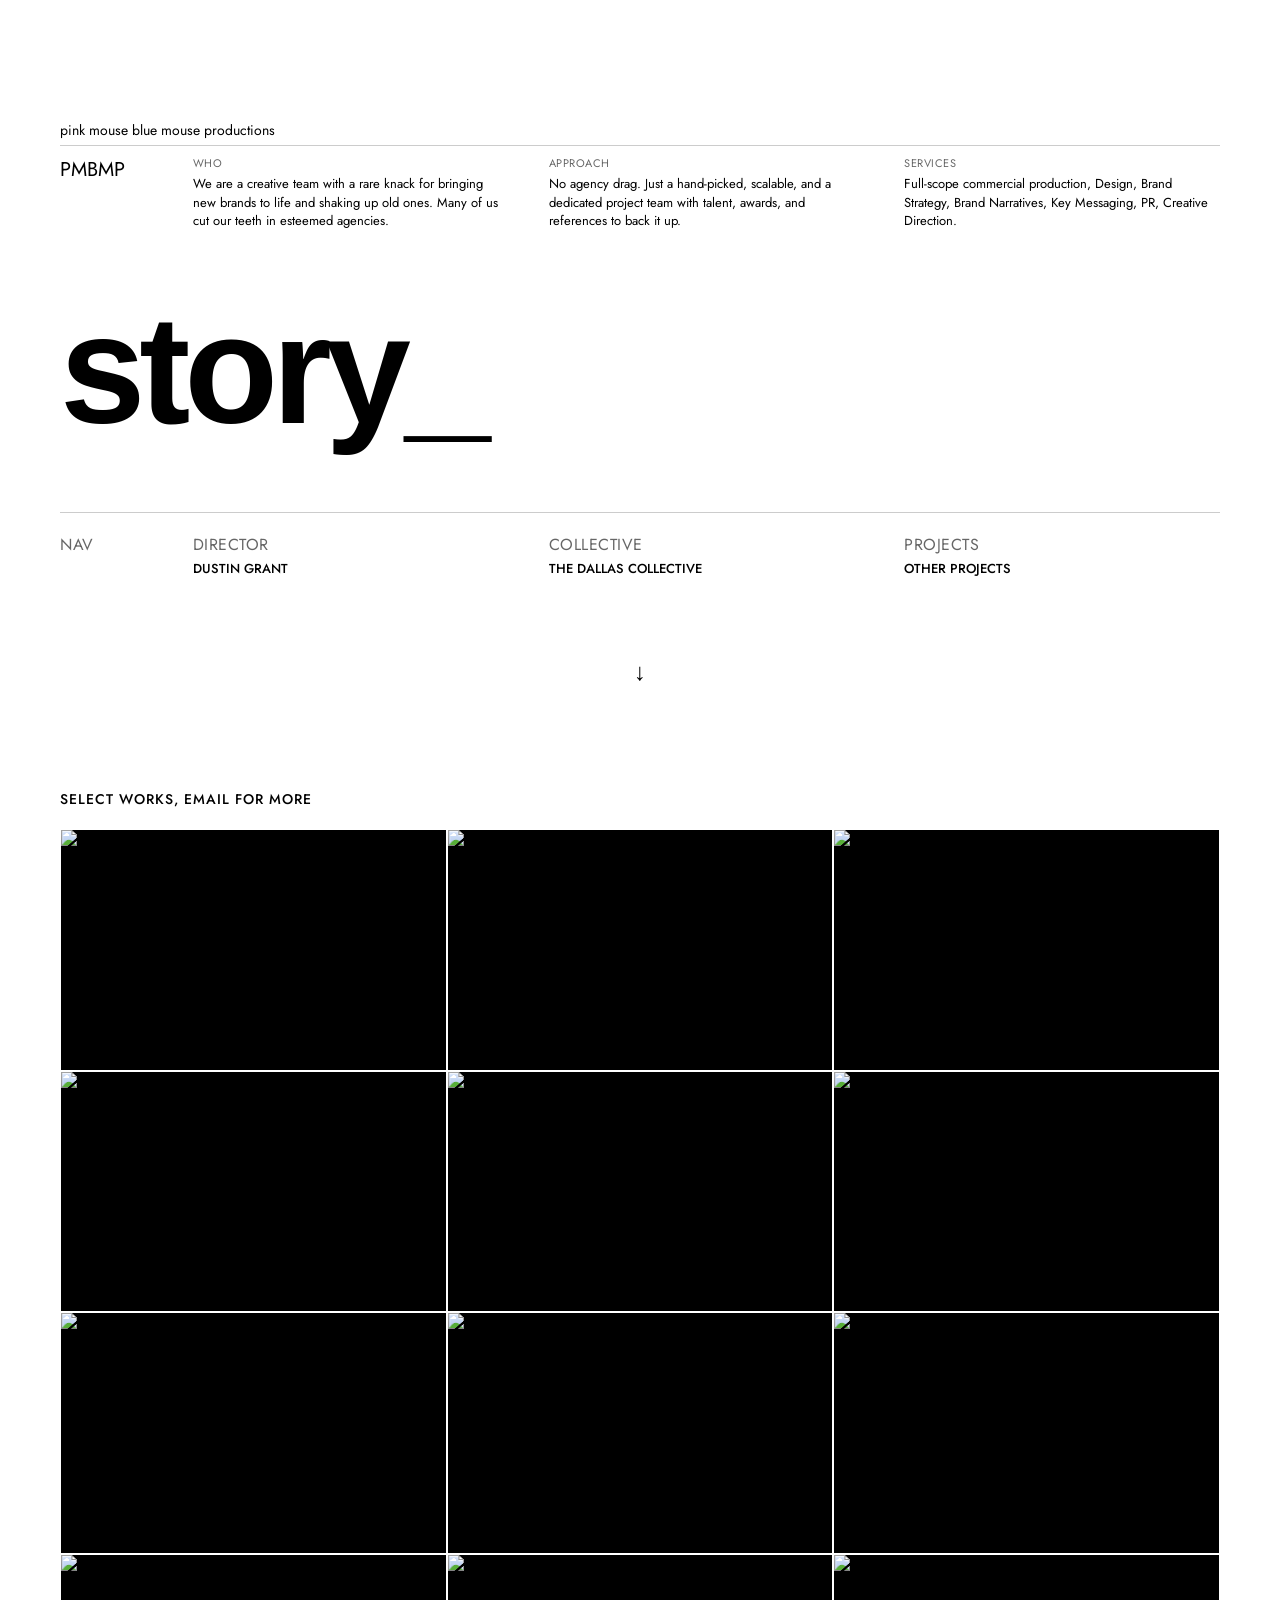
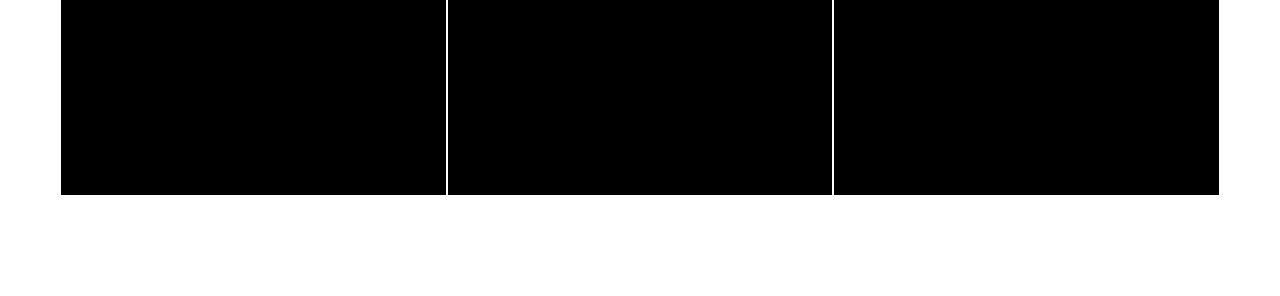
==== index.html @ 49602d03 "Initial commit" ====
<!DOCTYPE html>
<html lang="en">

<head>
    <meta charset="UTF-8">
    <meta name="viewport" content="width=device-width, initial-scale=1.0">
    <title>PMBMP | Production House</title>
    <link rel="stylesheet" href="pmbmp_grid.css">
    <link rel="preconnect" href="https://fonts.googleapis.com">
    <link rel="preconnect" href="https://fonts.gstatic.com" crossorigin>
    <link href="https://fonts.googleapis.com/css2?family=Jost:wght@300;400;500;600&family=VT323&display=swap"
        rel="stylesheet">
</head>

<body>


    <div class="pmbmp-container">


        <!-- 4-Box Grid - Right Side -->
        <div class="content-window">
            <!-- Header Content -->
            <!-- T For Troels Style Layout -->
            <div class="troels-layout">
                <!-- Super Header -->
                <div class="troels-super-header">pink mouse blue mouse productions</div>

                <!-- Top Info Bar - Navigation -->
                <div class="troels-top-bar">
                    <div class="col-label">PMBMP</div>

                    <div class="col-intro">
                        <span class="label">WHO</span>
                        <p>We are a creative team with a rare knack for bringing new brands to life and shaking up old
                            ones. Many of us cut our teeth in esteemed agencies.</p>
                    </div>

                    <div class="col-contact">
                        <span class="label">APPROACH</span>
                        <p>No agency drag. Just a hand-picked, scalable, and a dedicated project team with talent,
                            awards, and references to back it up.</p>
                    </div>

                    <div class="col-details">
                        <span class="label">SERVICES</span>
                        <p>Full-scope commercial production, Design, Brand Strategy, Brand Narratives, Key Messaging,
                            PR, Creative Direction.</p>
                    </div>
                </div>

                <!-- Main Hero Heading -->
                <h1 class="troels-hero-heading" id="hero-type"></h1>

                <!-- Bottom Details Grid -->
                <div class="troels-bottom-grid">
                    <div class="col-bio-label"><span class="label">NAV</span></div>

                    <div class="col-bio-1">
                        <span class="label">DIRECTOR</span>
                        <p><a href="dustin_grant.html"
                                style="text-decoration: none; color: inherit; font-weight: 500;">DUSTIN GRANT</a></p>
                    </div>

                    <div class="col-bio-2">
                        <span class="label">COLLECTIVE</span>
                        <p><a href="dallas_creative.html"
                                style="text-decoration: none; color: inherit; font-weight: 500;">THE DALLAS
                                COLLECTIVE</a></p>
                    </div>



                    <div class="col-services-list">
                        <span class="label">PROJECTS</span>
                        <p><a href="other_projects.html"
                                style="text-decoration: none; color: inherit; font-weight: 500;">OTHER PROJECTS</a></p>
                    </div>
                </div>
            </div>

            <div class="scroll-down-wrapper">
                <div class="scroll-arrow">↓</div>
            </div>

            <main class="grid-container">
                <!-- Existing empty grid container or keeping it for spacer -->
            </main>

            <!-- New Scrollable Video Grid Section -->
            <section class="video-grid-section">
                <!-- Header kept as per existing, but can be removed if strictly following reference -->
                <div class="video-section-header">Select works, email for more</div>

                <!-- 12 Grid Items -->
                <div class="video-item">
                    <img src="assets/spacex_1.png" alt="SpaceX">
                    <div class="video-overlay"></div>
                    <div class="video-title">SPACEX</div>
                </div>
                <div class="video-item">
                    <img src="assets/waves_trees_4.jpg" alt="Waves & Trees">
                    <div class="video-overlay"></div>
                    <div class="video-title">WAVES & TREES</div>
                </div>
                <div class="video-item">
                    <img src="assets/kpmg_1.png" alt="KPMG - Back 2 Basics">
                    <div class="video-overlay"></div>
                    <div class="video-title">KPMG - BACK 2 BASICS</div>
                </div>
                <div class="video-item">
                    <img src="assets/santas_club_1.png" alt="Santa's Club">
                    <div class="video-overlay"></div>
                    <div class="video-title">SANTA'S CLUB</div>
                </div>
                <div class="video-item">
                    <img src="assets/nokian_1.png" alt="Nokian Tyres">
                    <div class="video-overlay"></div>
                    <div class="video-title">NOKIAN TYRES</div>
                </div>
                <div class="video-item">
                    <img src="assets/wilderness_quiet_1.png" alt="The Wilderness Quiet">
                    <div class="video-overlay"></div>
                    <div class="video-title">THE WILDERNESS QUIET</div>
                </div>
                <div class="video-item">
                    <img src="assets/toyota_nape_1.png" alt="Toyota - Make The Future">
                    <div class="video-overlay"></div>
                    <div class="video-title">TOYOTA - MAKE THE FUTURE</div>
                </div>
                <div class="video-item">
                    <img src="assets/best_range_hoods_thumb.png" alt="Best Range Hoods">
                    <div class="video-overlay"></div>
                    <div class="video-title">BEST RANGE HOODS</div>
                </div>
                <div class="video-item">
                    <img src="assets/la_pietra_thumb.jpg" alt="La Pietra">
                    <div class="video-overlay"></div>
                    <div class="video-title">LA PIETRA</div>
                </div>
                <div class="video-item">
                    <img src="assets/the_other_side_poster.png" alt="The Other Side"
                        style="object-position: center 75%;">
                    <div class="video-overlay"></div>
                    <div class="video-title">THE OTHER SIDE</div>
                </div>
                <div class="video-item">
                    <img src="assets/four_corners_thumb.png" alt="Four Corners - Local Buzz">
                    <div class="video-overlay"></div>
                    <div class="video-title">FOUR CORNERS - LOCAL BUZZ</div>
                </div>
                <div class="video-item">
                    <img src="assets/shadows_thumb.png" alt="Shadows Make for Neat Party Tricks">
                    <div class="video-overlay"></div>
                    <div class="video-title">SHADOWS MAKE FOR NEAT PARTY TRICKS</div>
                </div>
            </section>
        </div>


        <!-- Project Detail Modal -->
        <div id="project-modal" class="project-modal">
            <button class="modal-close" onclick="closeProjectModal()" aria-label="Close">&times;</button>

            <!-- Scrollable Content Wrapper -->
            <div class="modal-scroll-wrapper">
                <div class="modal-content">
                    <!-- Project Details Section -->
                    <div class="project-details">
                        <h2 id="modal-project-title" class="modal-project-title"></h2>
                        <div id="modal-project-credits" class="modal-credits"></div>
                    </div>

                    <!-- Video Player Section -->
                    <div class="video-player-container">
                        <div id="modal-video-player" class="video-player"></div>
                    </div>

                    <!-- Stills Section -->
                    <div class="project-stills-section">

                        <div id="modal-project-stills" class="stills-grid">
                            <!-- Stills will be dynamically inserted here -->
                        </div>
                    </div>
                </div>
            </div>

            <!-- Navigation Arrows -->
            <button class="modal-nav modal-nav-prev" onclick="navigateProject(-1)" aria-label="Previous Project">
                <span>←</span>
            </button>
            <button class="modal-nav modal-nav-next" onclick="navigateProject(1)" aria-label="Next Project">
                <span>→</span>
            </button>
        </div>

        <script src="pmbmp.js"></script>
</body>

</html>
---- pmbmp_grid.css ----
/* PMBMP Grid Layout - Minimal 4-Box Design */

* {
    margin: 0;
    padding: 0;
    box-sizing: border-box;
}

body {
    font-family: 'Jost', -apple-system, BlinkMacSystemFont, 'Segoe UI', sans-serif;
    background-color: #ffffff;
    background-image: linear-gradient(rgba(255, 255, 255, 0.75), rgba(255, 255, 255, 0.75)), url('assets/background_main.jpg');
    background-size: cover;
    background-position: center;
    background-attachment: fixed;
    color: #000000;
    overflow-x: hidden;
    /* Prevent horizontal scroll */
    overflow-y: auto;
    /* Allow vertical scroll */
    min-height: 100vh;
    position: relative;
}

/* ... skipped ... */

/* Main Container */
.pmbmp-container {
    display: flex;
    width: 100vw;
    min-height: 100vh;
    /* Allow growth */
    height: auto;
    position: relative;
}

/* Removed Pink Background */
body::before {
    display: none;
}

/* Remove body::after angular shape */
body::after {
    display: none;
}

/* Remove pmbmp-container::before angular shape */
.pmbmp-container::before {
    display: none;
}

/* Remove logo-strip::before */
.logo-strip::before {
    display: none;
}

/* Grain Texture Overlay - kept but subtle on white */
body::after {
    content: '';
    position: fixed;
    top: 0;
    left: 0;
    width: 100%;
    height: 100%;
    z-index: -1;
    background-image: url("data:image/svg+xml,%3Csvg viewBox='0 0 400 400' xmlns='http://www.w3.org/2000/svg'%3E%3Cfilter id='noise'%3E%3CfeTurbulence type='fractalNoise' baseFrequency='0.9' numOctaves='4' /%3E%3C/filter%3E%3Crect width='100%25' height='100%25' filter='url(%23noise)' opacity='0.08'/%3E%3C/svg%3E");
    opacity: 0.2;
    /* Reduced opacity for white bg */
    pointer-events: none;
}

/* Page Transition Overlay - Removed by user request */


/* Main Container */
.pmbmp-container {
    display: flex;
    width: 100vw;
    height: 100vh;
    position: relative;
}

/* Content Window for Grid - Aligns to Bottom */
/* Content Window for Grid */
.content-window {
    width: 100%;
    display: flex;
    flex-direction: column;
    justify-content: flex-start;
    /* Changed from flex-end to allow scrolling flow */
    padding: 120px 60px 60px 60px;
    /* Increased top padding for breathing room */
    position: relative;
    z-index: 10;
    min-height: 100vh;
    /* Ensure full height */
}

/* T For Troels Layout Styling */
.troels-layout {
    width: 100%;
    margin-bottom: 40px;
    margin-top: auto;
    /* Pushes content to bottom of first view */
    font-family: 'Jost', sans-serif;
    /* Ensuring specific font */
    color: #000000;
}

.troels-super-header {
    font-size: 14px;
    margin-bottom: 5px;
    /* Adjust spacing as needed */
    padding-left: 0;
}

/* Top Info Bar */
.troels-top-bar {
    display: grid;
    grid-template-columns: 8% 1fr 1fr 1fr;
    column-gap: 40px;
    margin-bottom: 2rem;
    font-size: 20px;
    /* Larger for Links */
    line-height: 1.4;
    border-top: 1px solid rgba(0, 0, 0, 0.2);
    padding-top: 10px;
}

/* ... */

/* Bottom Grid */
.troels-bottom-grid {
    display: grid;
    grid-template-columns: 8% 1fr 1fr 1fr;
    column-gap: 40px;
    font-size: 13px;
    /* Reset for Bio text */
    line-height: 1.5;
    border-top: 1px solid rgba(0, 0, 0, 0.2);
    padding-top: 20px;
}

.troels-top-bar .label,
.troels-bottom-grid .label {
    display: block;
    font-size: 11px;
    letter-spacing: 0.5px;
    text-transform: uppercase;
    color: rgba(0, 0, 0, 0.6);
    margin-bottom: 4px;
}

.col-intro p,
.col-contact p,
.col-details p {
    margin: 0;
    font-size: 13px;
}

.col-contact a {
    color: #000000;
    text-decoration: none;
    border-bottom: 1px solid rgba(0, 0, 0, 0.4);
}

/* Hero Heading */
/* Hero Heading */
/* Hero Heading */
/* Hero Heading */
.troels-hero-heading {
    font-family: 'Helvetica Neue', Helvetica, Arial, sans-serif;
    /* Helvetica Neue Bold style */
    font-size: clamp(60px, 12vw, 180px);
    /* Adjusted size for longer word */
    font-weight: 700;
    /* Bold */
    line-height: 1;
    margin: 4rem 0;
    letter-spacing: -0.04em;
    /* Tight tracking like reference */
    white-space: nowrap;
    color: #000;
    /* Deep black */
    opacity: 1;
    min-height: 1em;
}

.troels-hero-heading::after {
    content: '_';
    animation: blinkCursor 1s step-end infinite;
    opacity: 1;
}

@keyframes blinkCursor {

    0%,
    100% {
        opacity: 1;
    }

    50% {
        opacity: 0;
    }
}

/* Animate Top Bar Columns */
.troels-top-bar>div {
    opacity: 0;
    animation: fadeInDown 0.8s ease-out forwards;
}

.troels-top-bar>div:nth-child(1) {
    animation-delay: 0.1s;
}

.troels-top-bar>div:nth-child(2) {
    animation-delay: 0.2s;
}

.troels-top-bar>div:nth-child(3) {
    animation-delay: 0.3s;
}

.troels-top-bar>div:nth-child(4) {
    animation-delay: 0.4s;
}

@keyframes fadeInDown {
    from {
        opacity: 0;
        transform: translateY(-20px);
    }

    to {
        opacity: 1;
        transform: translateY(0);
    }
}

/* Bottom Grid */


/* Specific larger labels for bottom grid */
.troels-bottom-grid .label {
    font-size: 16px !important;
    /* Increased from 11px */
    margin-bottom: 2px;
    /* Closer to text */
}



.troels-bottom-grid p {
    margin-top: 0;
    margin-bottom: 1rem;
}

/* Specific styling for the 'Email for details' text */
.pm-details {
    margin-top: 1.5rem;
    position: relative;
    display: inline-block;
}

/* Arrow decoration removed */
.pm-details::before {
    display: none;
}

@keyframes fadeIn {
    from {
        opacity: 0;
        transform: translateY(-20px);
    }

    to {
        opacity: 1;
        transform: translateY(0);
    }
}

.main-description {
    font-size: 16px;
    font-weight: 300;
    line-height: 1.6;
    color: #ffffff;
    max-width: 600px;
    animation: fadeIn 0.8s ease-out 0.5s forwards;
    opacity: 0;
}



/* Back to Home Button */
.back-button {
    position: absolute;
    top: 20px;
    left: 20px;
    background: rgba(0, 0, 0, 0.8);
    border: 1px solid #333333;
    padding: 8px 16px;
    font-family: 'Space Mono', monospace;
    font-size: 11px;
    text-transform: uppercase;
    letter-spacing: 1px;
    cursor: pointer;
    transition: all 0.2s ease;
    text-decoration: none;
    color: #ffffff;
    z-index: 100;
}

.back-button:hover {
    background: rgba(0, 0, 0, 0.95);
    border-color: #666666;
}

/* Grid Container - Single Strip at Bottom */
.grid-container {
    width: 100%;
    height: auto;
    display: grid;
    grid-template-columns: 1fr 1fr 1fr 1fr;
    grid-template-rows: 1fr;
    gap: 0;
    background-color: transparent;
}

/* Individual Box Styling - Strip with Dividers */
.grid-box {
    position: relative;
    border: none;
    border-right: 1px solid #000000;
    background-color: #ffffff;
    padding: 25px 30px;
    display: flex;
    align-items: center;
    justify-content: flex-start;
    cursor: pointer;
    transition: background-color 0.3s ease;
    text-decoration: none;
    color: #000000;
    animation: slideUp 0.7s ease-out forwards;
    opacity: 0;
}

/* Remove border from last box */
.grid-box:last-child {
    border-right: none;
}

/* Staggered animation delays for each box */
.grid-box:nth-child(1) {
    animation-delay: 0.7s;
}

.grid-box:nth-child(2) {
    animation-delay: 0.85s;
}

.grid-box:nth-child(3) {
    animation-delay: 1s;
}

.grid-box:nth-child(4) {
    animation-delay: 1.15s;
}

@keyframes slideUp {
    from {
        opacity: 0;
        transform: translateY(40px);
    }

    to {
        opacity: 1;
        transform: translateY(0);
    }
}

.grid-box:hover {
    background-color: #f5f5f5;
}

/* Box Number (Large Background Element) */
.box-number {
    position: absolute;
    top: 50%;
    left: -80px;
    transform: translateY(-50%);
    font-size: 400px;
    font-weight: 700;
    letter-spacing: -10px;
    color: #f5f5f5;
    z-index: 1;
    line-height: 1;
    pointer-events: none;
}

/* Box Title */
.box-title {
    font-size: 18px;
    font-weight: 400;
    letter-spacing: 0.5px;
    line-height: 1;
    margin: 0;
    color: #000000;
    text-transform: lowercase;
    position: relative;
    z-index: 2;
}

/* Responsive Design */
@media (max-width: 1024px) {
    .logo-strip h1 {
        font-size: 36px;
    }

    .box-title {
        font-size: 28px;
    }
}

@media (max-width: 768px) {
    .pmbmp-container {
        flex-direction: column;
    }



    .back-home {
        top: 10px;
        right: 20px;
        left: auto;
        transform: none;
    }

    .grid-container,
    .video-grid-section {
        /* Added video-grid-section to responsive */
        width: 100%;
        /* height: 85vh; Removed fixed height */
        grid-template-columns: 1fr;
        /* grid-template-rows: repeat(4, 1fr); */
    }

    .video-item {
        aspect-ratio: 16/9;
    }

    .box-title {
        font-size: 24px;
    }

    .grid-box {
        padding: 30px;
    }
}

/* Scroll Arrow */
.scroll-down-wrapper {
    width: 100%;
    display: flex;
    justify-content: center;
    margin-top: 20px;
    opacity: 0;
    animation: fadeIn 1s ease-out 2s forwards, bounce 2s infinite 2s;
}

.scroll-arrow {
    font-size: 24px;
    font-weight: 300;
}

@keyframes bounce {

    0%,
    20%,
    50%,
    80%,
    100% {
        transform: translateY(0);
    }

    40% {
        transform: translateY(-10px);
    }

    60% {
        transform: translateY(-5px);
    }
}

/* Video Grid Section - Alex Winker Style */
.video-grid-section {
    display: grid;
    grid-template-columns: repeat(3, 1fr);
    /* 3 Across */
    gap: 0;
    /* Seamless - No Gap */
    margin-top: 100px;
    width: 100%;
    padding-bottom: 100px;
    max-width: 1400px;
    margin-left: auto;
    margin-right: auto;
}

.video-section-header {
    grid-column: 1 / -1;
    font-size: 14px;
    font-weight: 500;
    letter-spacing: 1px;
    margin-bottom: 20px;
    text-transform: uppercase;
    color: #000;
    padding-left: 0;
    /* Re-align with content */
}

.video-item {
    position: relative;
    background-color: #000;
    aspect-ratio: 16 / 10;
    /* Match reference ~1.65 */
    overflow: hidden;
    cursor: pointer;
    border: 1px solid #ffffff;
    /* Thin white border for separation */
}

.video-item img {
    width: 100%;
    height: 100%;
    object-fit: cover;
    display: block;
    transition: transform 0.5s ease;
}

.video-item:hover img {
    transform: scale(1.03);
    /* Subtle zoom on hover */
    filter: brightness(0.7);
    /* Darken image on hover for text contrast */
}

/* Hover Overlay Title */
.video-title {
    position: absolute;
    top: 50%;
    left: 50%;
    transform: translate(-50%, -50%);
    color: #ffffff;
    font-family: 'Helvetica Neue', Helvetica, Arial, sans-serif;
    /* Clean sans-serif like reference */
    font-size: 18px;
    font-weight: 700;
    text-transform: uppercase;
    text-align: center;
    opacity: 0;
    transition: opacity 0.3s ease;
    z-index: 10;
    pointer-events: none;
    /* Let clicks pass through */
    letter-spacing: 1px;
}

.video-item:hover .video-title {
    opacity: 1;
}

/* Remove old pseudo-elements */
.video-item::after {
    display: none;
}


/* Project Detail Modal */
.project-modal {
    position: fixed;
    top: 0;
    left: 0;
    width: 100vw;
    height: 100vh;
    background-color: rgba(0, 0, 0, 0.98);
    z-index: 1000;
    display: none;
    opacity: 0;
    transition: opacity 0.4s ease;
    overflow-y: auto;
}

.project-modal.active {
    display: flex;
    opacity: 1;
}

/* Modal Close Button */
.modal-close {
    position: fixed;
    top: 30px;
    right: 40px;
    background: transparent;
    border: none;
    color: #ffffff;
    font-size: 48px;
    font-weight: 300;
    cursor: pointer;
    z-index: 1002;
    transition: opacity 0.2s ease, transform 0.2s ease;
    line-height: 1;
    padding: 0;
    width: 50px;
    height: 50px;
}

.modal-close:hover {
    opacity: 0.7;
    transform: rotate(90deg);
}

/* Modal Content Container */
.modal-content {
    width: 100%;
    max-width: 1400px;
    margin: 80px auto;
    padding: 40px 60px;
    display: grid;
    grid-template-columns: 1fr 2fr;
    gap: 80px;
    align-items: start;
}

/* Project Details Section */
.project-details {
    color: #ffffff;
    font-family: 'Jost', sans-serif;
}

.modal-project-title {
    font-size: 24px;
    font-weight: 500;
    margin-bottom: 30px;
    letter-spacing: 1px;
    color: #ffffff;
}

.modal-credits {
    font-size: 14px;
    line-height: 1.8;
    color: rgba(255, 255, 255, 0.8);
}

.modal-credits .credit-item {
    margin-bottom: 12px;
}

.modal-credits .credit-label {
    font-size: 11px;
    text-transform: uppercase;
    letter-spacing: 1px;
    color: rgba(255, 255, 255, 0.5);
    display: block;
    margin-bottom: 4px;
}

.modal-credits .credit-value {
    font-size: 14px;
    color: #ffffff;
}

/* Video Player Container */
.video-player-container {
    position: relative;
    width: 100%;
}

.video-player {
    position: relative;
    width: 100%;
    padding-bottom: 56.25%;
    /* 16:9 aspect ratio */
    background-color: #000;
    border-radius: 4px;
    overflow: hidden;
}

.video-player iframe {
    position: absolute;
    top: 0;
    left: 0;
    width: 100%;
    height: 100%;
}

/* Scrollable Modal Wrapper */
.modal-scroll-wrapper {
    width: 100%;
    height: 100vh;
    overflow-y: auto;
    overflow-x: hidden;
    scroll-behavior: smooth;
}

/* Modal Content Container */
.modal-content {
    width: 100%;
    max-width: 1400px;
    margin: 80px auto;
    padding: 40px 60px 100px 60px;
    display: grid;
    grid-template-columns: 1fr 2fr;
    grid-template-rows: auto auto;
    gap: 80px;
    align-items: start;
}

/* Stills Section Spanning Full Width */
.project-stills-section {
    grid-column: 1 / -1;
    margin-top: 30px;
}

.stills-heading {
    font-size: 14px;
    font-weight: 500;
    letter-spacing: 1.5px;
    text-transform: uppercase;
    color: rgba(255, 255, 255, 0.6);
    margin-bottom: 30px;
    font-family: 'Jost', sans-serif;
}

.stills-grid {
    display: grid;
    grid-template-columns: repeat(2, 1fr);
    gap: 24px;
}

.still-image {
    position: relative;
    aspect-ratio: 16 / 10;
    background-color: #111;
    overflow: hidden;
    border-radius: 4px;
}

.still-image img {
    width: 100%;
    height: 100%;
    object-fit: cover;
    display: block;
    transition: transform 0.4s ease;
}

.still-image:hover img {
    transform: scale(1.05);
}

/* Navigation Arrows */
.modal-nav {
    position: fixed;
    top: 50%;
    transform: translateY(-50%);
    background: rgba(255, 255, 255, 0.1);
    border: 1px solid rgba(255, 255, 255, 0.2);
    color: #ffffff;
    font-size: 36px;
    width: 60px;
    height: 60px;
    border-radius: 50%;
    cursor: pointer;
    z-index: 1001;
    transition: all 0.3s ease;
    display: flex;
    align-items: center;
    justify-content: center;
    backdrop-filter: blur(10px);
}

.modal-nav:hover {
    background: rgba(255, 255, 255, 0.2);
    border-color: rgba(255, 255, 255, 0.4);
    transform: translateY(-50%) scale(1.1);
}

.modal-nav-prev {
    left: 40px;
}

.modal-nav-next {
    right: 40px;
}

.modal-nav span {
    line-height: 1;
}

/* Responsive Modal */
@media (max-width: 1024px) {
    .modal-content {
        grid-template-columns: 1fr;
        gap: 40px;
        padding: 40px 40px;
        margin: 60px auto;
    }

    .modal-close {
        top: 20px;
        right: 20px;
        font-size: 36px;
    }

    .modal-nav {
        width: 50px;
        height: 50px;
        font-size: 28px;
    }

    .modal-nav-prev {
        left: 20px;
    }

    .modal-nav-next {
        right: 20px;
    }
}

@media (max-width: 768px) {
    .modal-content {
        padding: 30px 20px;
        margin: 100px auto 40px;
    }

    .modal-project-title {
        font-size: 20px;
    }

    .modal-nav {
        bottom: 20px;
        top: auto;
        transform: none;
    }

    .modal-nav:hover {
        transform: scale(1.1);
    }

    .modal-nav-prev {
        left: 20px;
    }

    .modal-nav-next {
        right: 20px;
    }
}

/* Time Widget Styling */
.location-time-widget {
    position: absolute;
    bottom: 40px;
    width: 100%;
    text-align: center;
    font-family: 'Jost', sans-serif;
    font-size: 10px;
    font-weight: 500;
    letter-spacing: 1.5px;
    color: #ffffff;
    /* Contrast against black strip */
}

.location-label {
    margin-bottom: 2px;
    font-size: 9px;
    opacity: 0.6;
}

#time-display {
    font-size: 12px;
    font-weight: 600;
}

/* Navigation Links in Top Bar */
.troels-top-bar a {
    position: relative;
    display: inline-block;
    transition: all 0.2s ease;
    border-bottom: 1px solid transparent;
}

.troels-top-bar a:hover {
    opacity: 0.7;
    border-bottom: 1px solid #000;
}

/* Animate Bottom Grid Columns */
.troels-bottom-grid>div {
    opacity: 0;
    animation: fadeInDown 0.8s ease-out forwards;
}

.troels-bottom-grid>div:nth-child(1) {
    animation-delay: 0.8s;
}

.troels-bottom-grid>div:nth-child(2) {
    animation-delay: 0.9s;
}

.troels-bottom-grid>div:nth-child(3) {
    animation-delay: 1.0s;
}

.troels-bottom-grid>div:nth-child(4) {
    animation-delay: 1.1s;
}
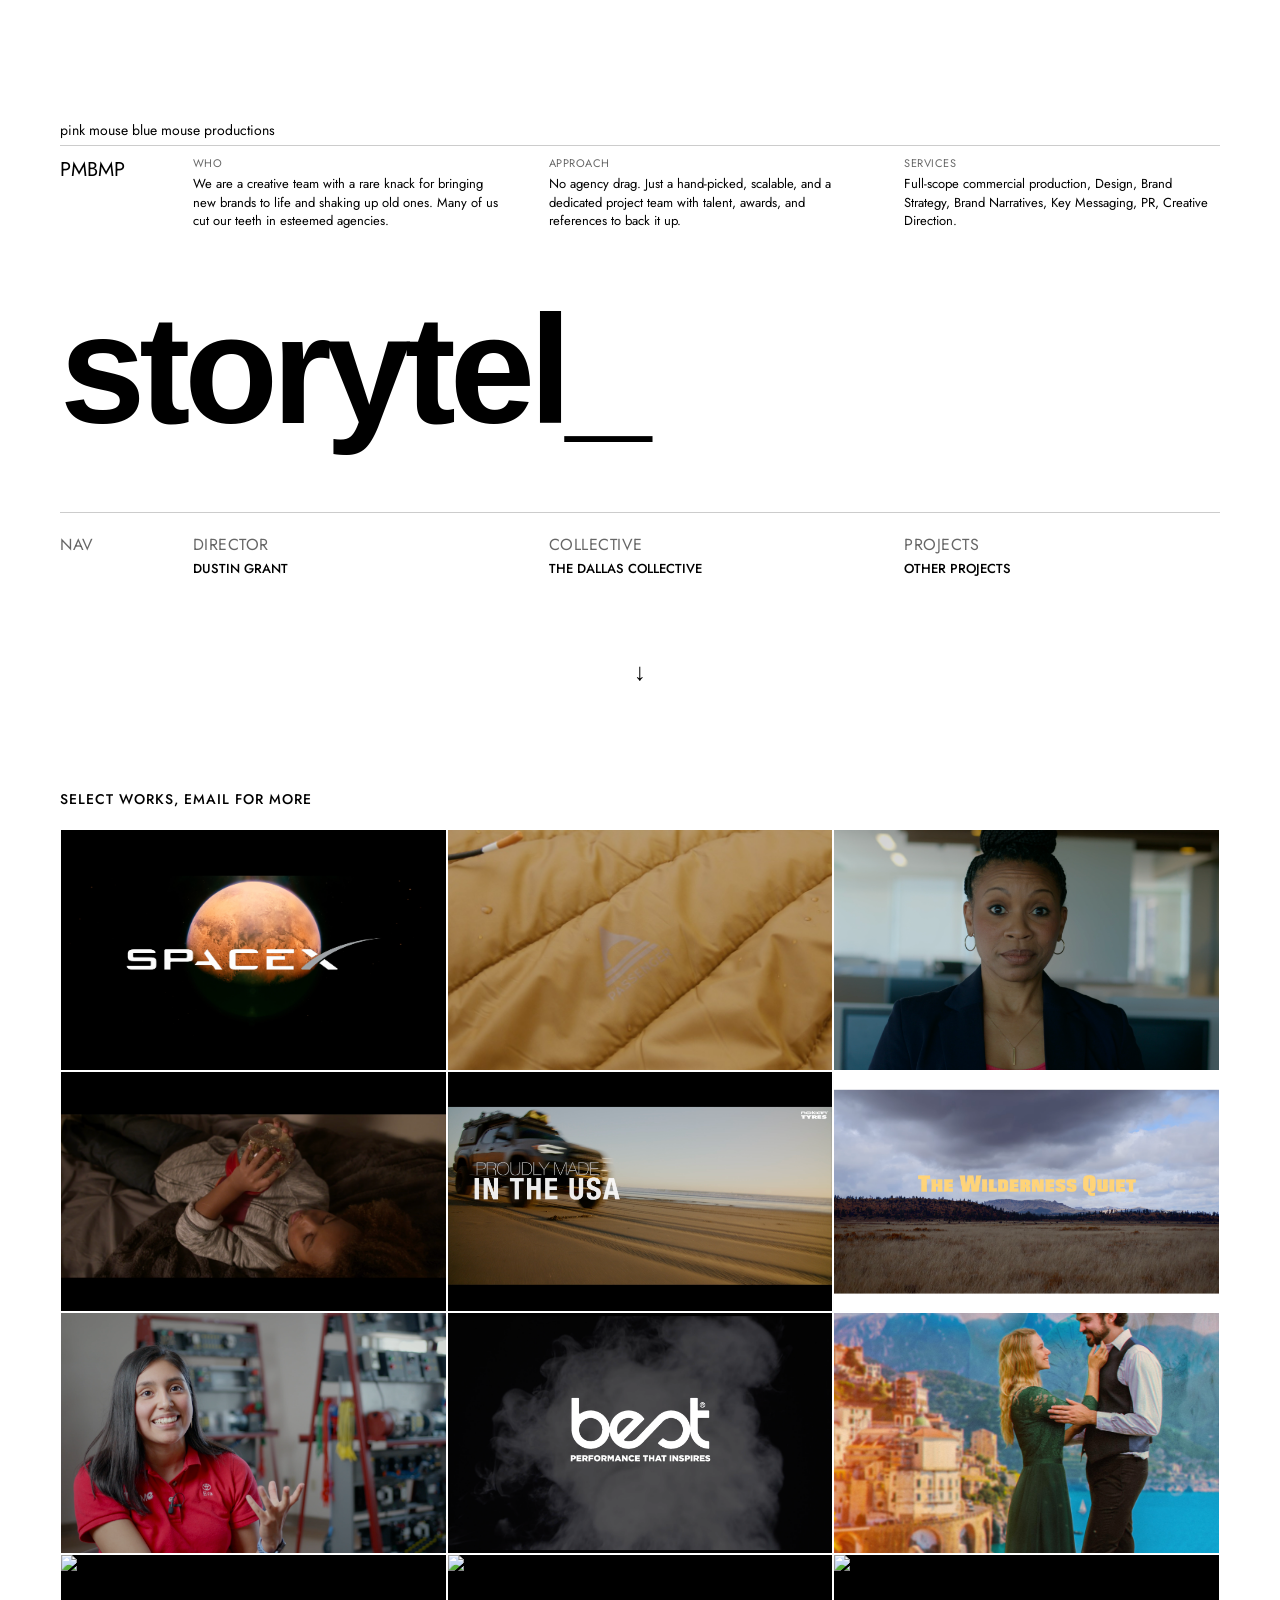
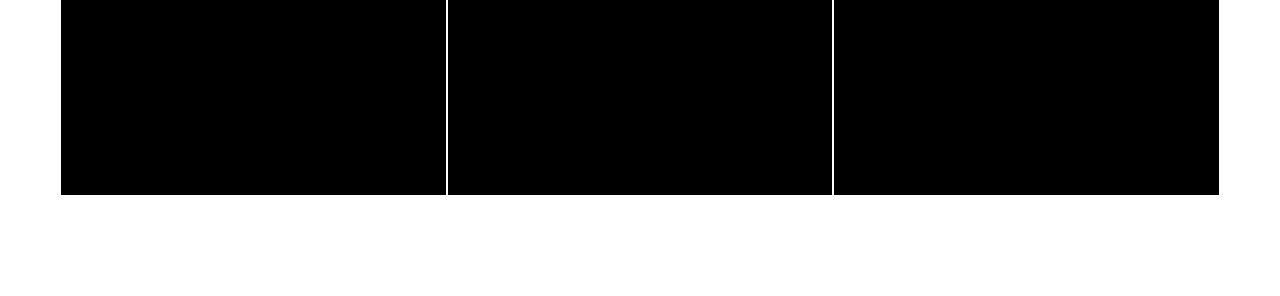
==== commit 358d44f0: "Update La Pietra images and extensions" ====
--- a/index.html
+++ b/index.html
@@ -134,7 +134,7 @@
                     <div class="video-title">BEST RANGE HOODS</div>
                 </div>
                 <div class="video-item">
-                    <img src="assets/la_pietra_thumb.jpg" alt="La Pietra">
+                    <img src="assets/la_pietra_thumb.png" alt="La Pietra">
                     <div class="video-overlay"></div>
                     <div class="video-title">LA PIETRA</div>
                 </div>
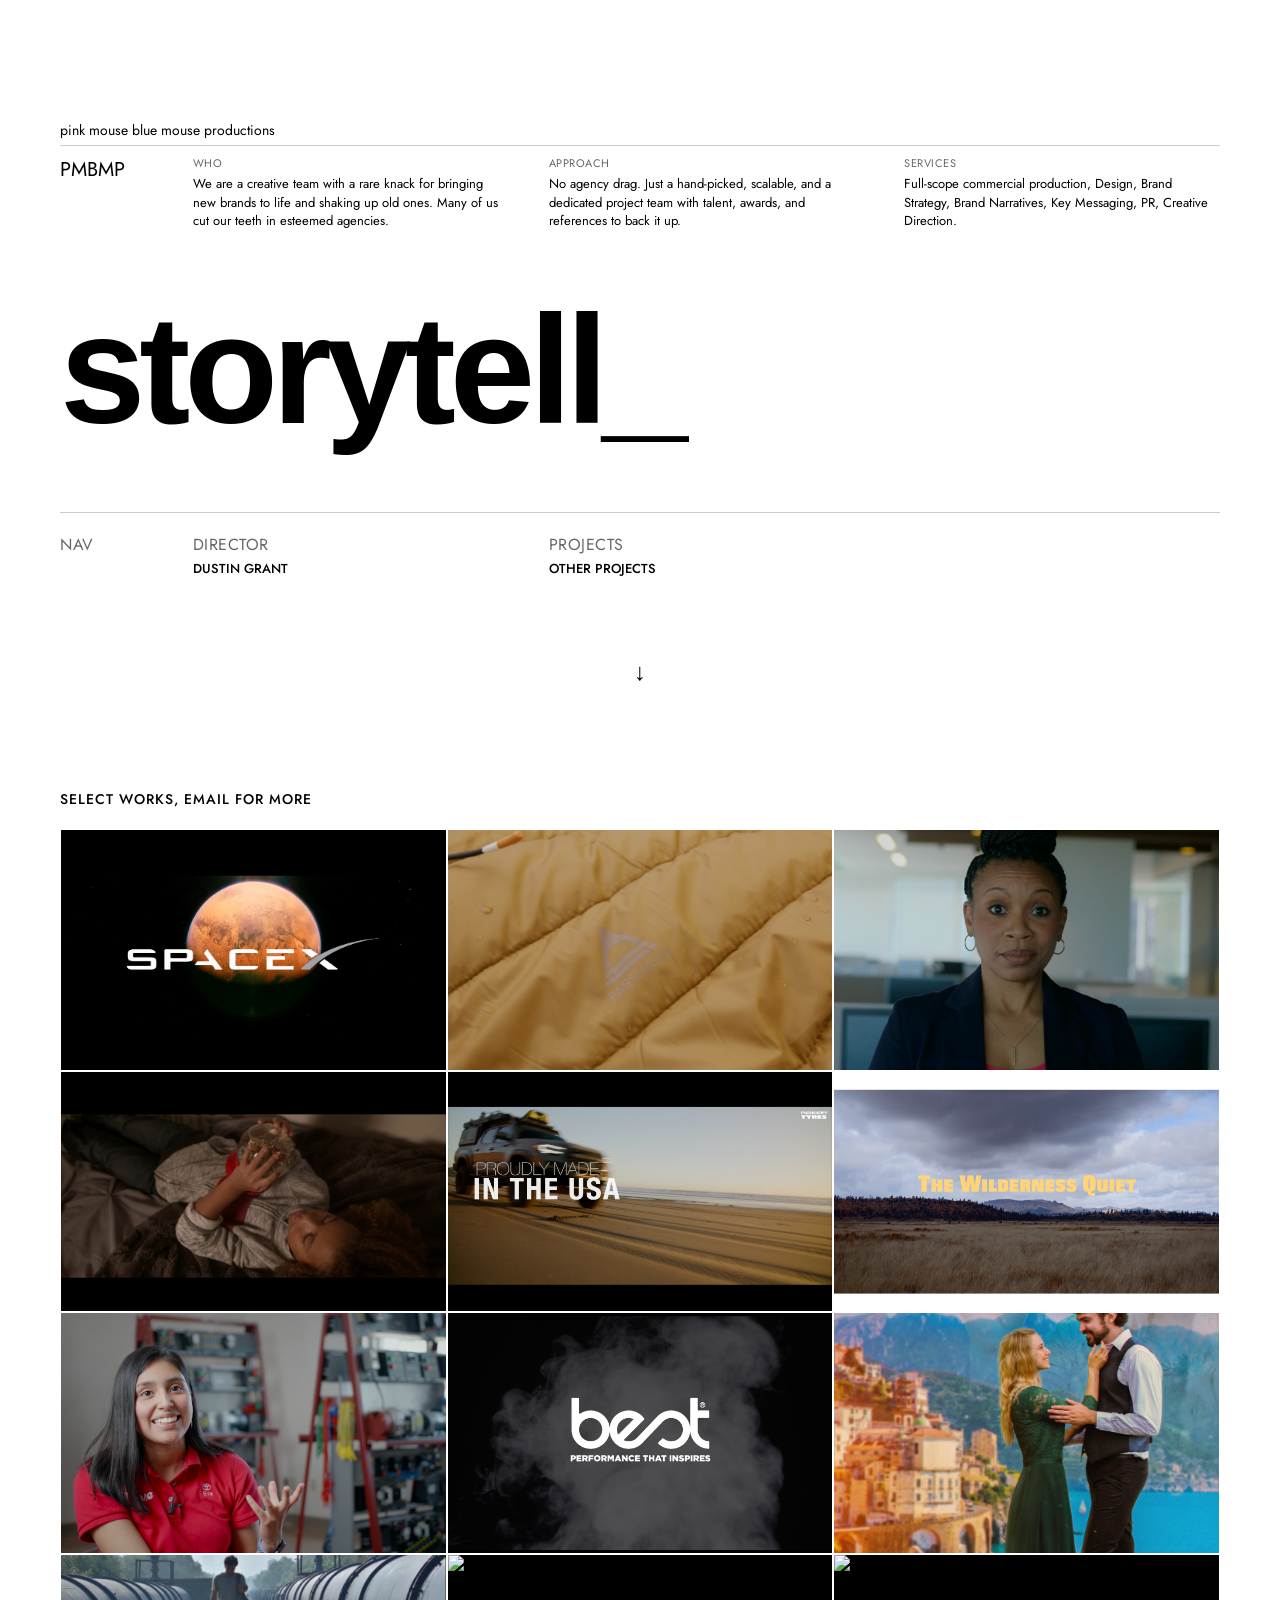
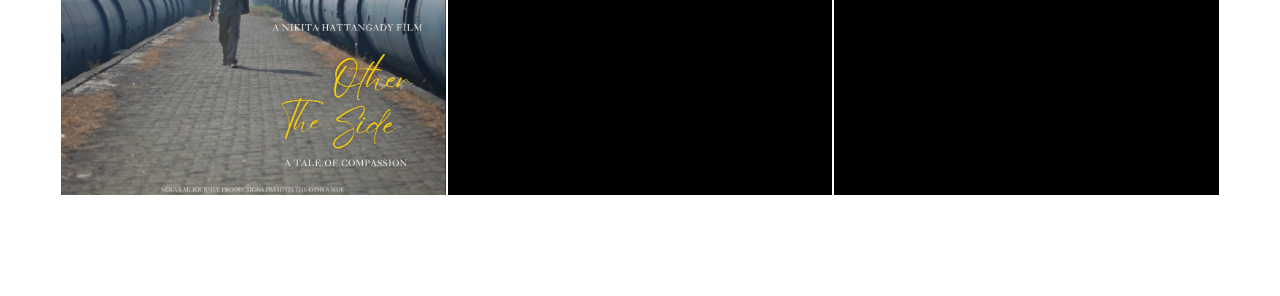
==== commit 4affb9e5: "Remove The Dallas Collective" ====
--- a/index.html
+++ b/index.html
@@ -62,12 +62,7 @@
                                 style="text-decoration: none; color: inherit; font-weight: 500;">DUSTIN GRANT</a></p>
                     </div>
 
-                    <div class="col-bio-2">
-                        <span class="label">COLLECTIVE</span>
-                        <p><a href="dallas_creative.html"
-                                style="text-decoration: none; color: inherit; font-weight: 500;">THE DALLAS
-                                COLLECTIVE</a></p>
-                    </div>
+
 
 
 
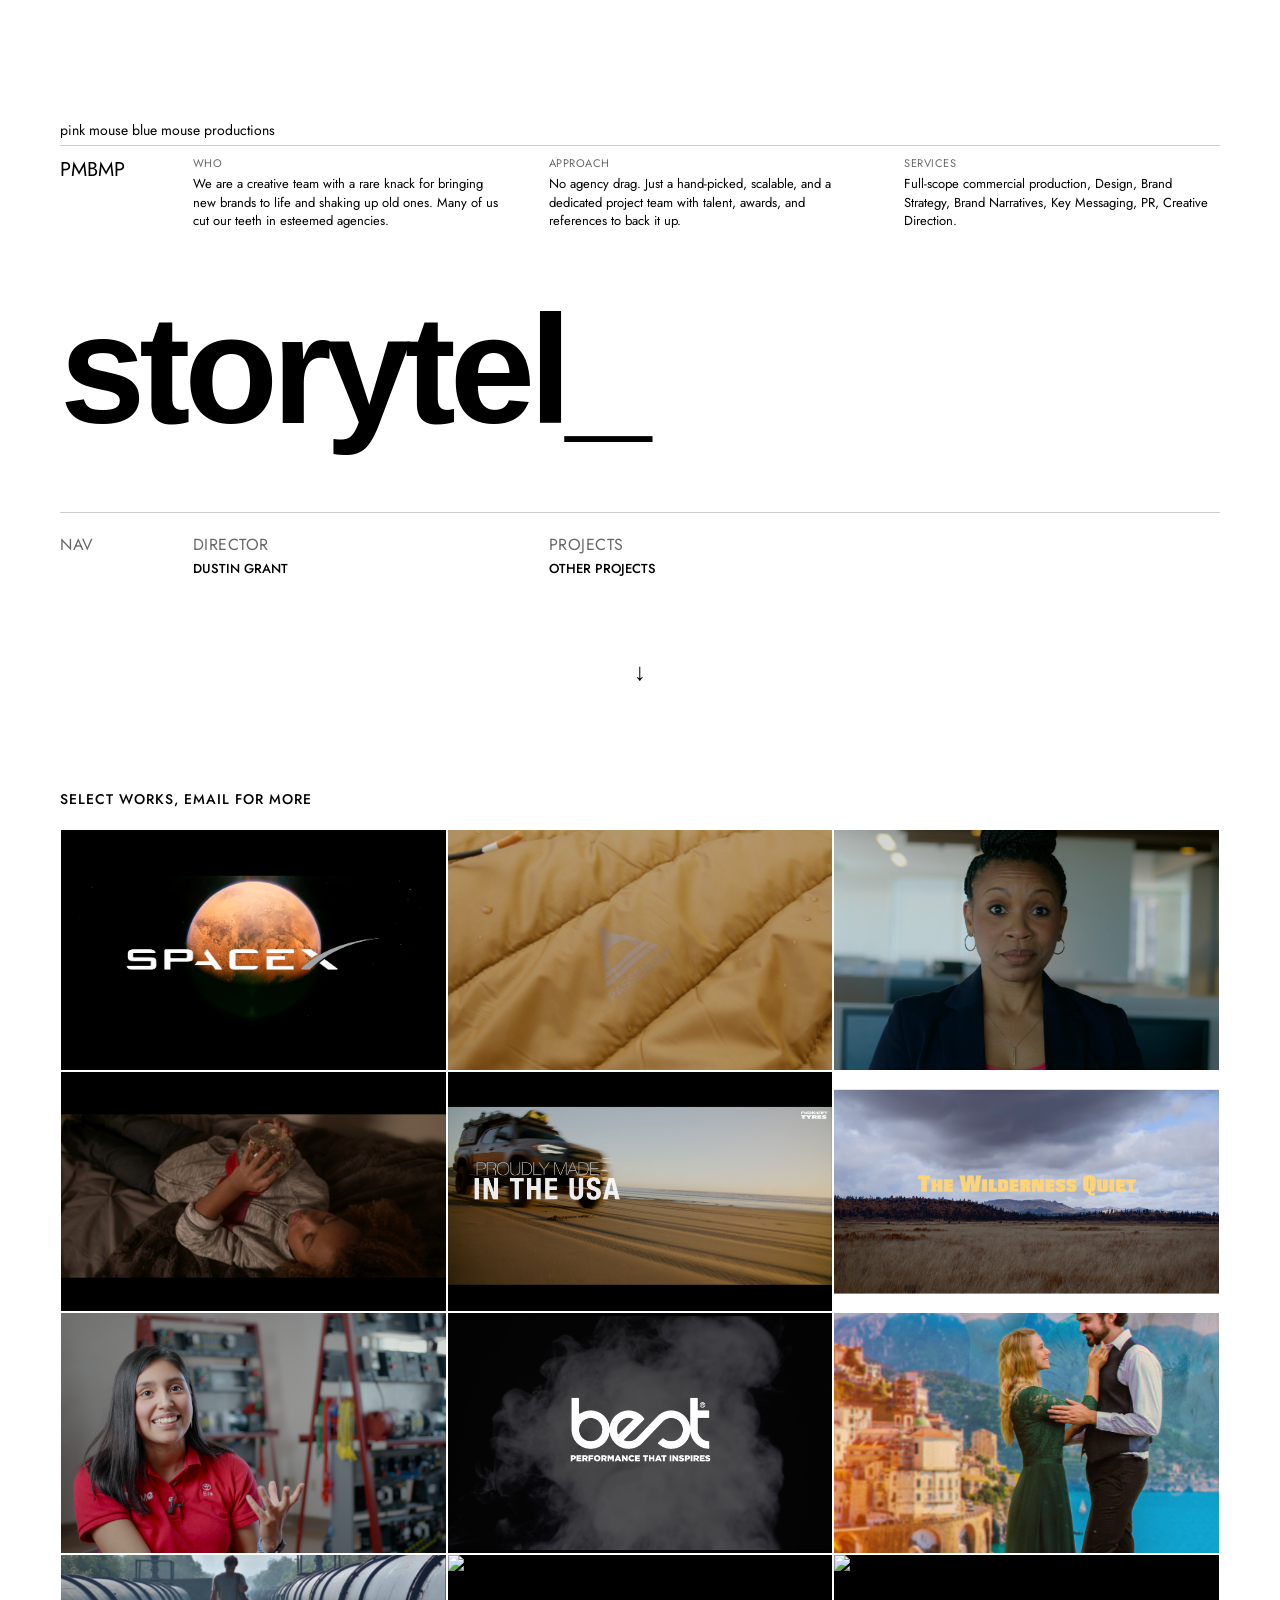
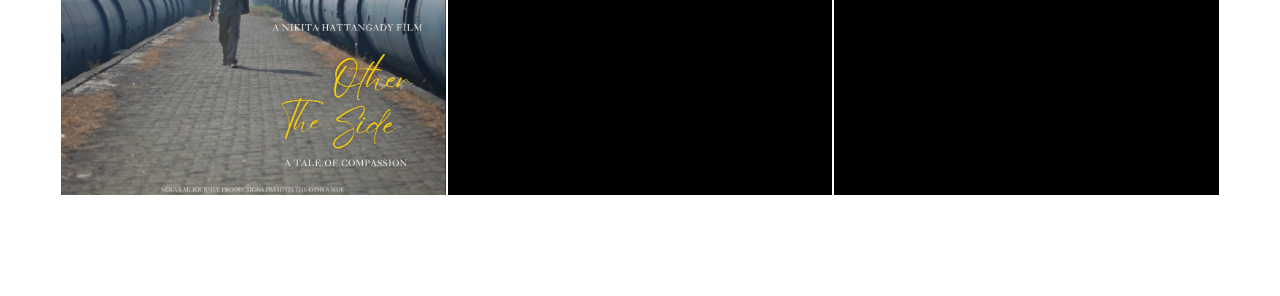
==== commit 401562b3: "Fix Shadows video thumbnail on index page" ====
--- a/index.html
+++ b/index.html
@@ -145,7 +145,7 @@
                     <div class="video-title">FOUR CORNERS - LOCAL BUZZ</div>
                 </div>
                 <div class="video-item">
-                    <img src="assets/shadows_thumb.png" alt="Shadows Make for Neat Party Tricks">
+                    <img src="assets/shadows_1.png" alt="Shadows Make for Neat Party Tricks">
                     <div class="video-overlay"></div>
                     <div class="video-title">SHADOWS MAKE FOR NEAT PARTY TRICKS</div>
                 </div>
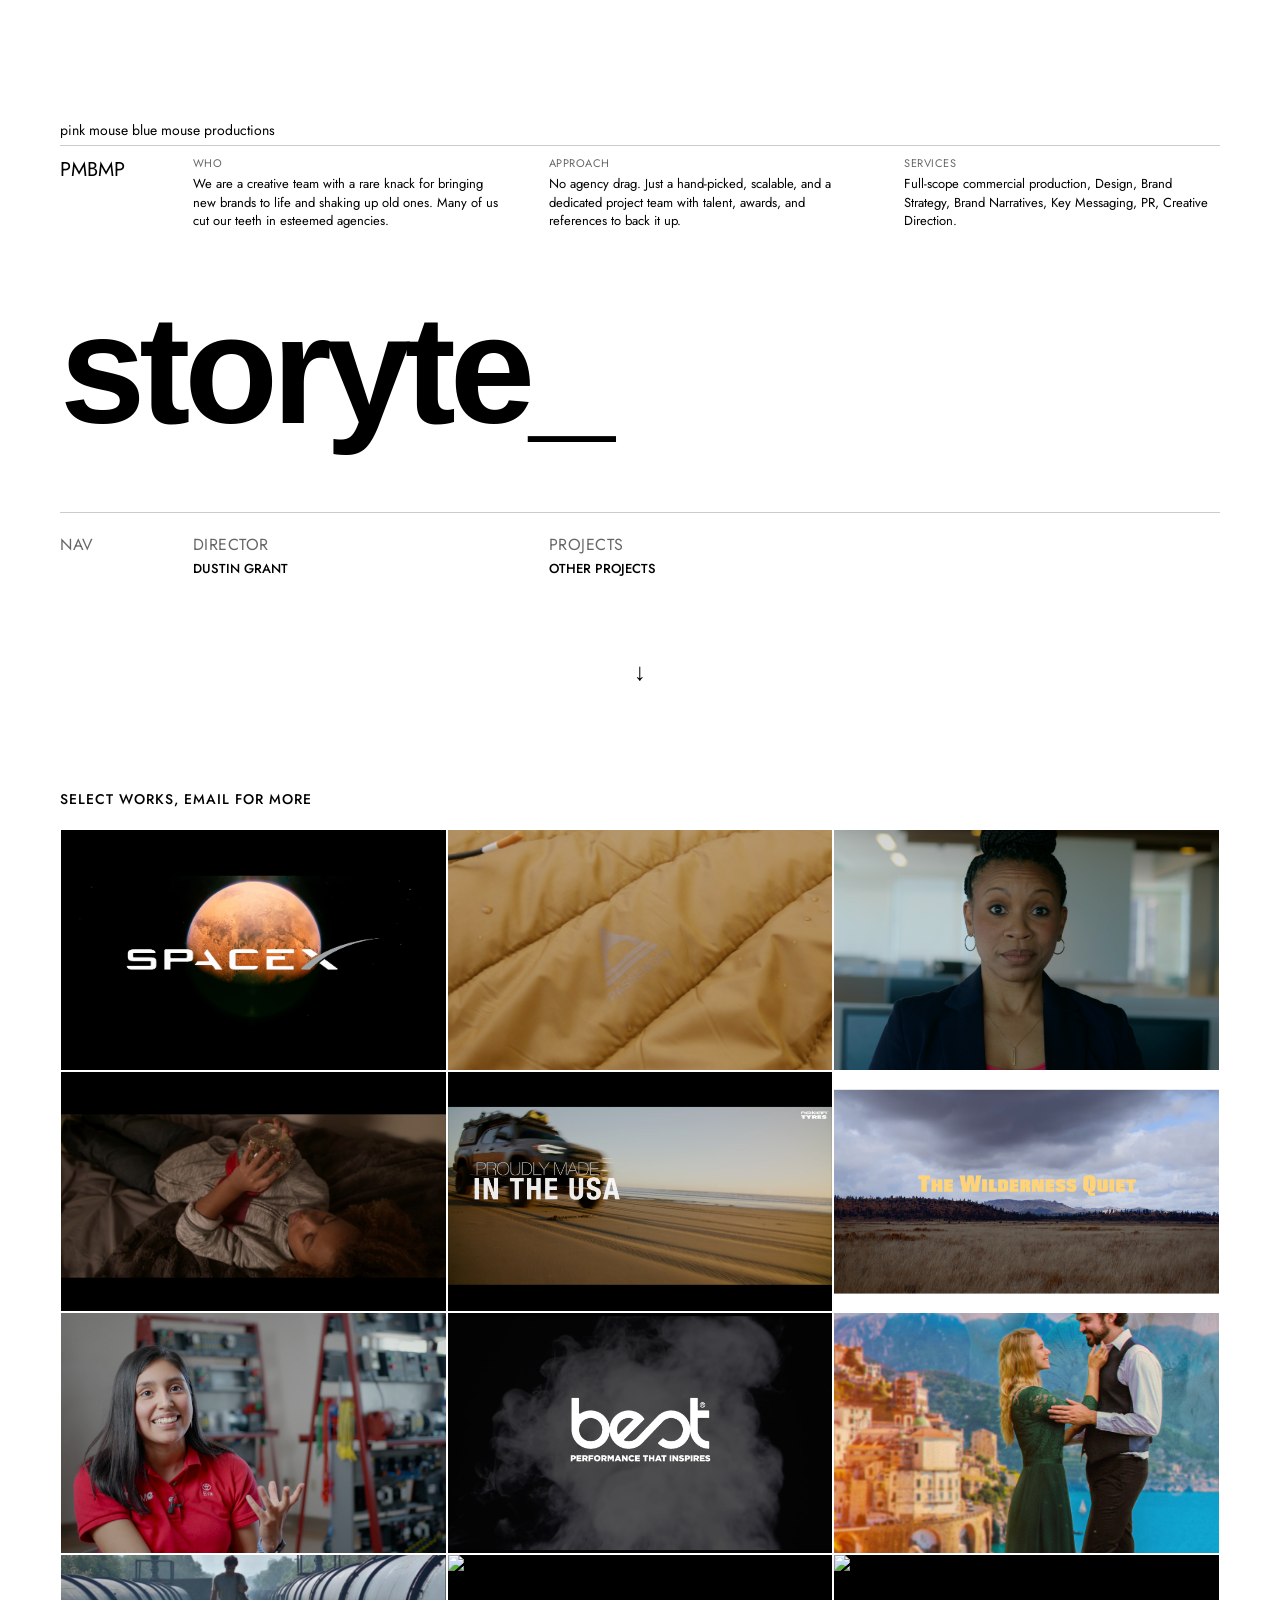
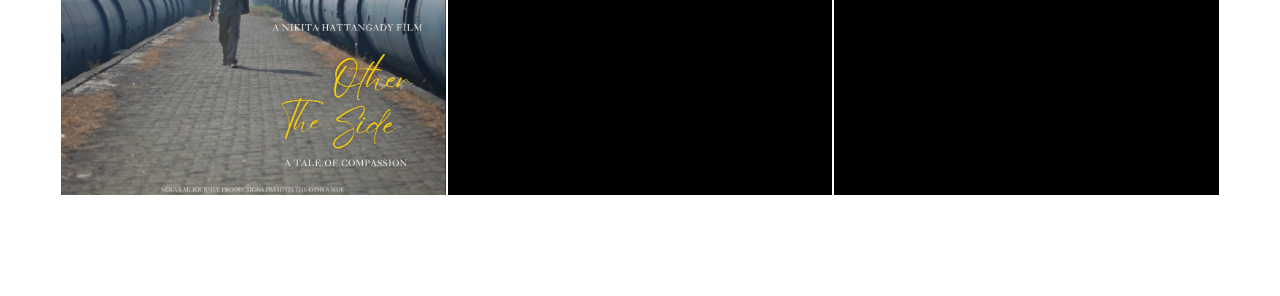
==== commit 2668f346: "Update Dustin Grant link to point to new custom domain" ====
--- a/index.html
+++ b/index.html
@@ -58,7 +58,7 @@
 
                     <div class="col-bio-1">
                         <span class="label">DIRECTOR</span>
-                        <p><a href="dustin_grant.html"
+                        <p><a href="https://www.dustinmgrant.com"
                                 style="text-decoration: none; color: inherit; font-weight: 500;">DUSTIN GRANT</a></p>
                     </div>
 
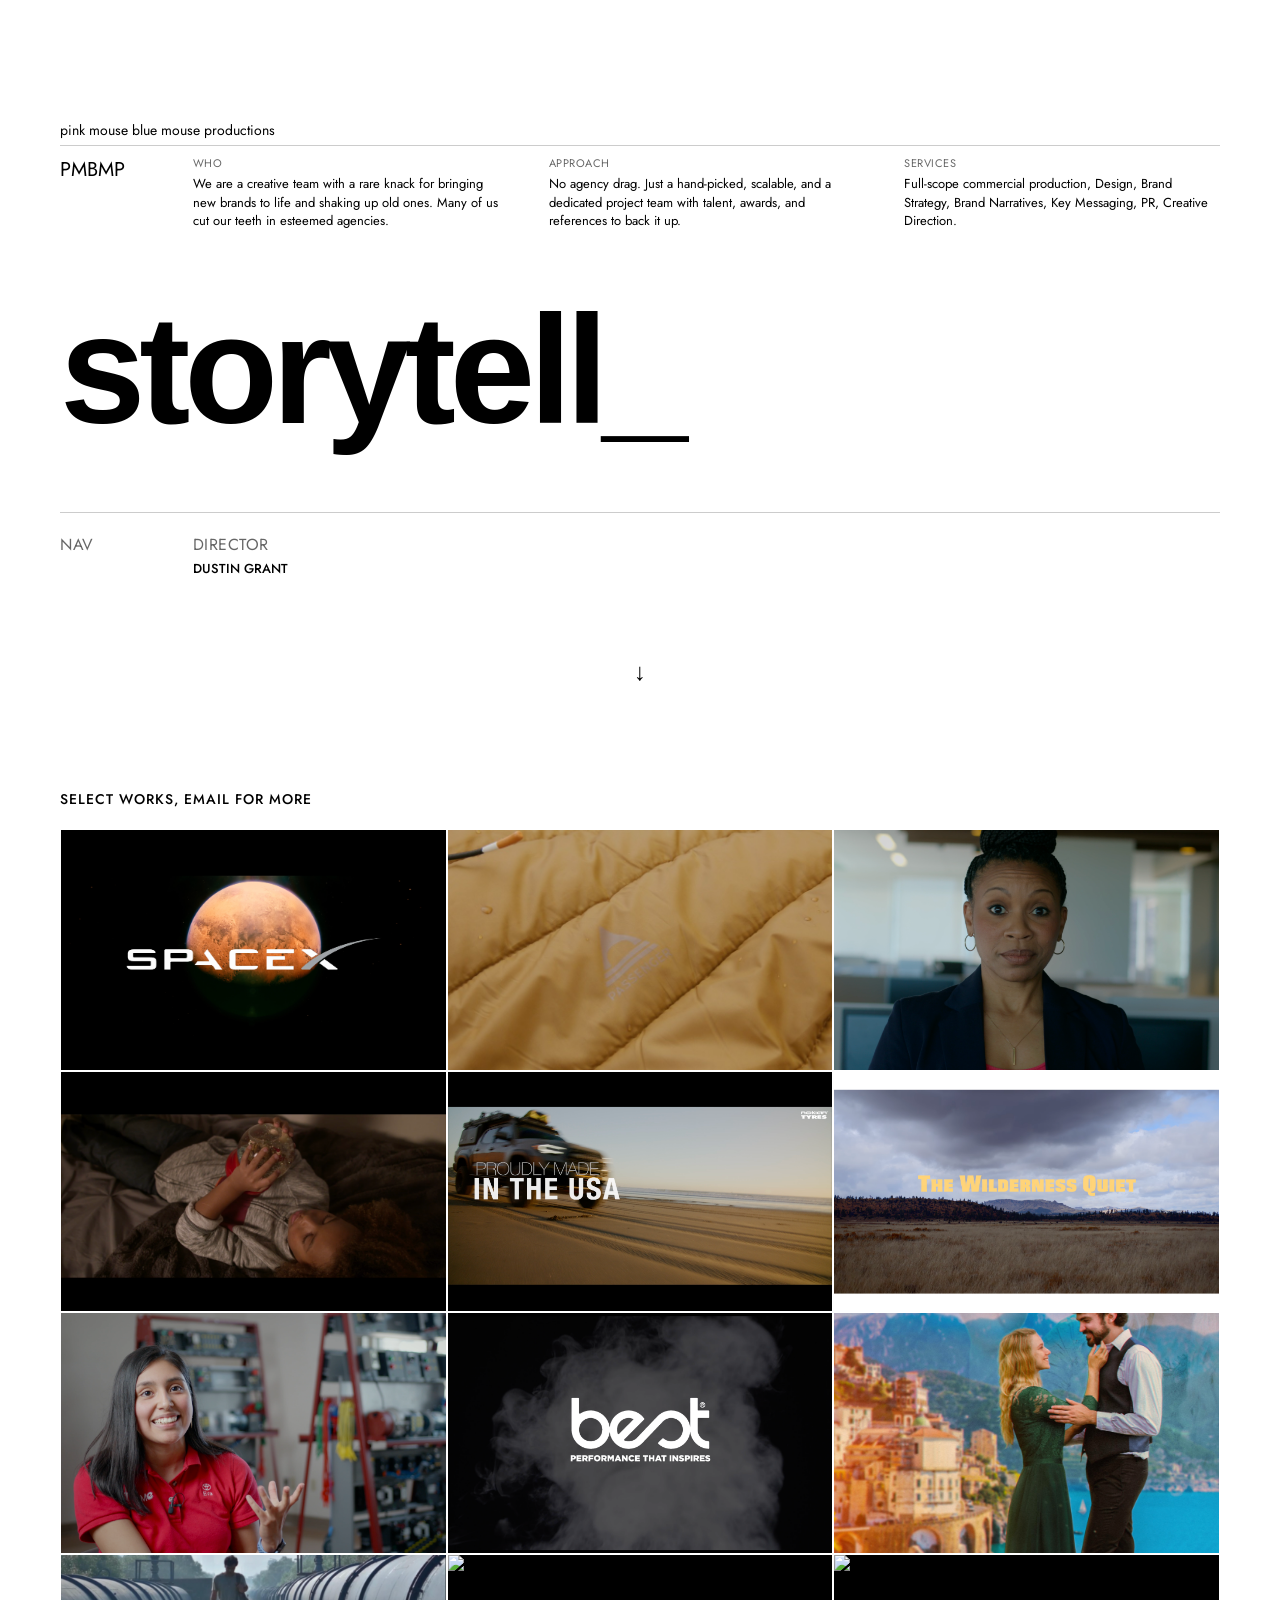
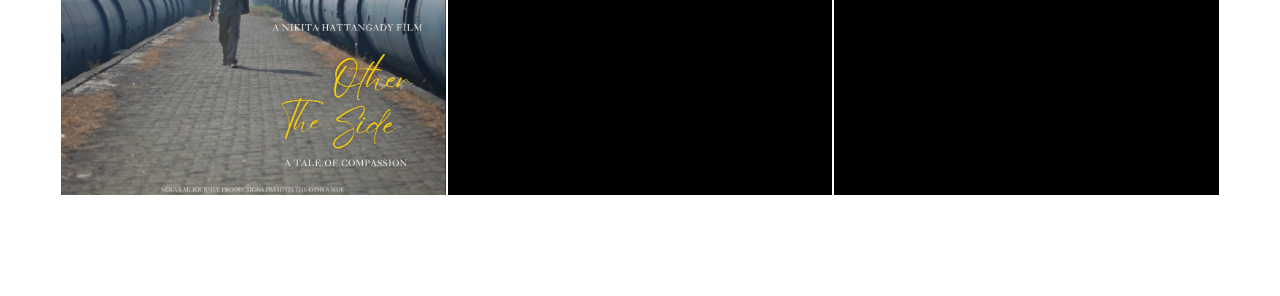
==== commit 19b71727: "Hide OTHER PROJECTS link" ====
--- a/index.html
+++ b/index.html
@@ -66,11 +66,13 @@
 
 
 
+                    <!--
                     <div class="col-services-list">
                         <span class="label">PROJECTS</span>
                         <p><a href="other_projects.html"
                                 style="text-decoration: none; color: inherit; font-weight: 500;">OTHER PROJECTS</a></p>
                     </div>
+                    -->
                 </div>
             </div>
 
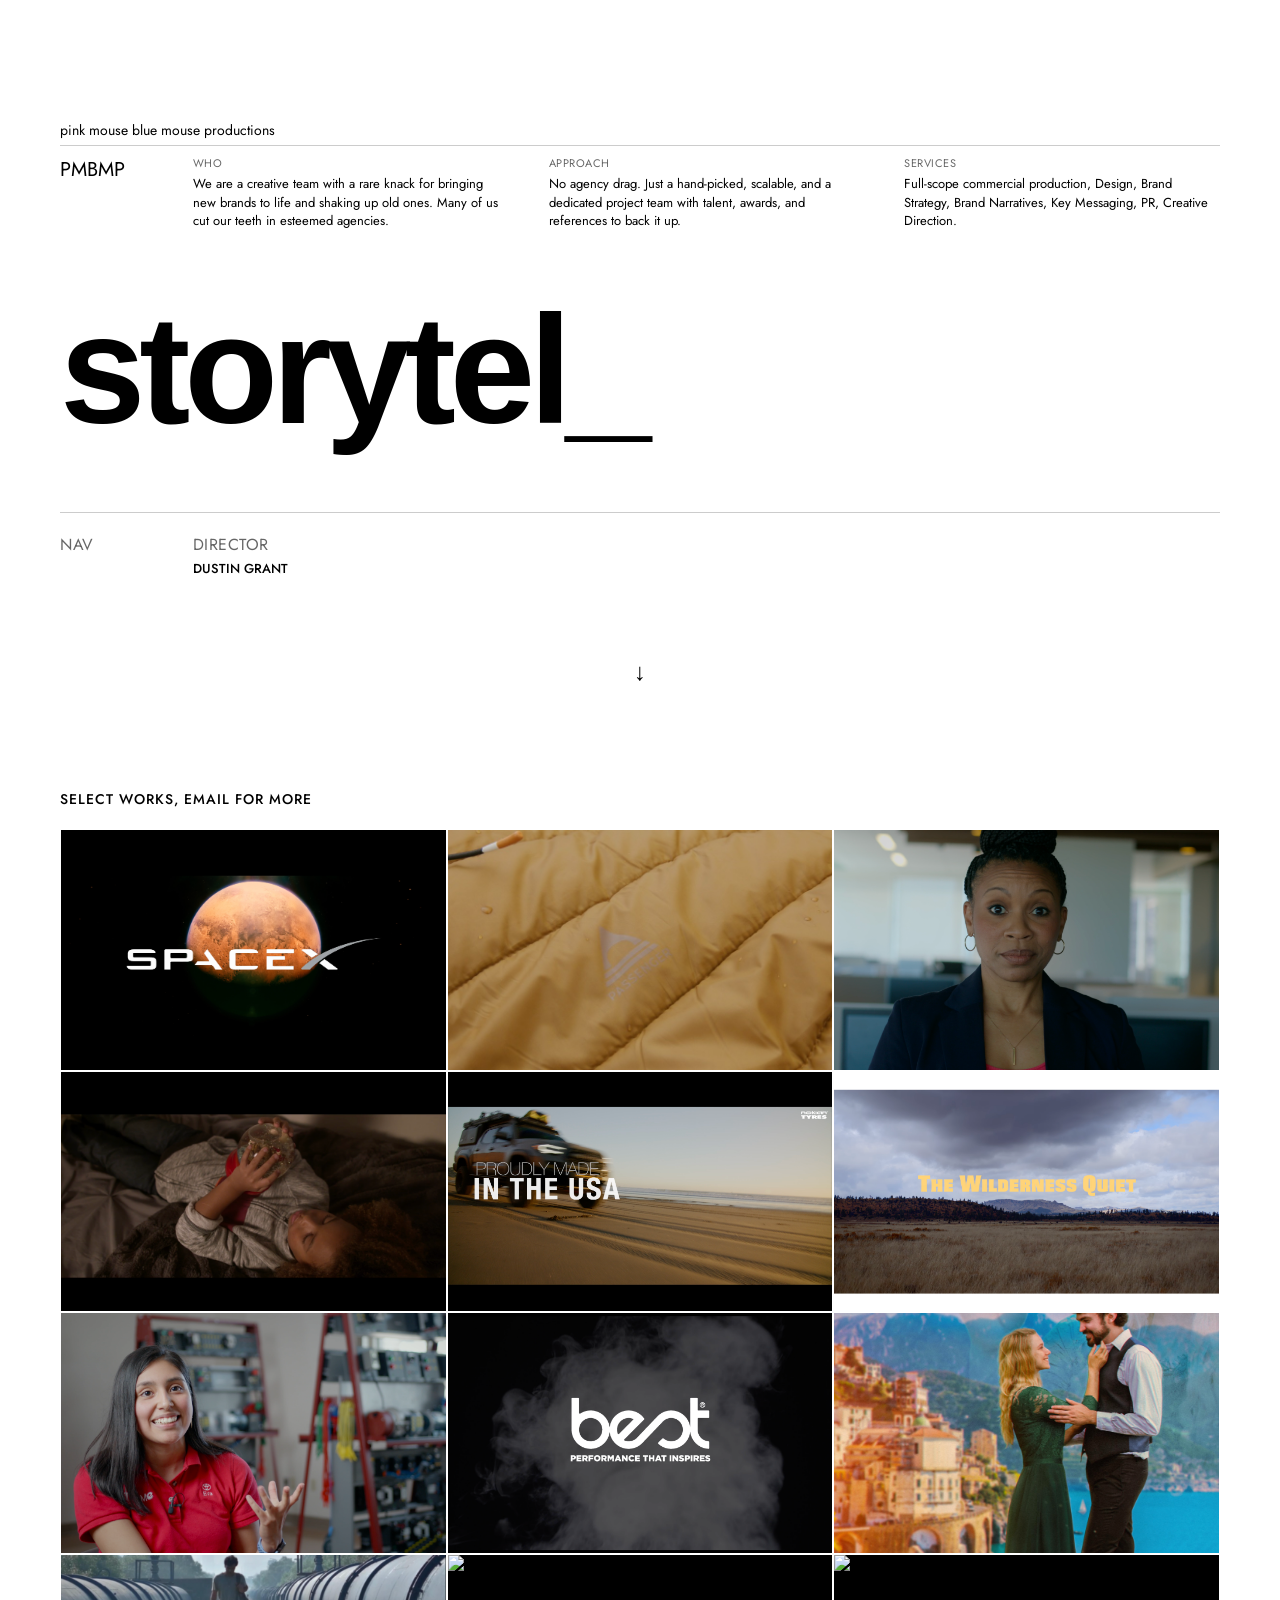
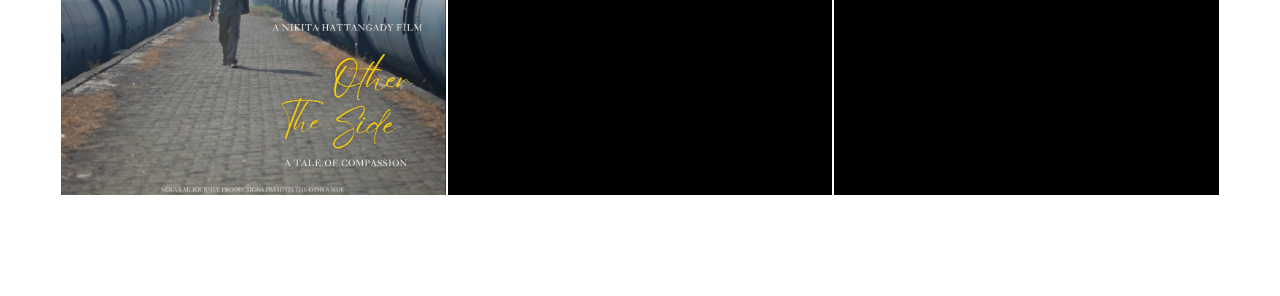
==== commit 8afbf19b: "Fix mobile responsive grid layout and styling" ====
--- a/index.html
+++ b/index.html
@@ -5,7 +5,7 @@
     <meta charset="UTF-8">
     <meta name="viewport" content="width=device-width, initial-scale=1.0">
     <title>PMBMP | Production House</title>
-    <link rel="stylesheet" href="pmbmp_grid.css">
+    <link rel="stylesheet" href="pmbmp_grid.css?v=3">
     <link rel="preconnect" href="https://fonts.googleapis.com">
     <link rel="preconnect" href="https://fonts.gstatic.com" crossorigin>
     <link href="https://fonts.googleapis.com/css2?family=Jost:wght@300;400;500;600&family=VT323&display=swap"
--- a/pmbmp_grid.css
+++ b/pmbmp_grid.css
@@ -422,41 +422,7 @@
     }
 }
 
-@media (max-width: 768px) {
-    .pmbmp-container {
-        flex-direction: column;
-    }
-
-
-
-    .back-home {
-        top: 10px;
-        right: 20px;
-        left: auto;
-        transform: none;
-    }
-
-    .grid-container,
-    .video-grid-section {
-        /* Added video-grid-section to responsive */
-        width: 100%;
-        /* height: 85vh; Removed fixed height */
-        grid-template-columns: 1fr;
-        /* grid-template-rows: repeat(4, 1fr); */
-    }
-
-    .video-item {
-        aspect-ratio: 16/9;
-    }
-
-    .box-title {
-        font-size: 24px;
-    }
-
-    .grid-box {
-        padding: 30px;
-    }
-}
+
 
 /* Scroll Arrow */
 .scroll-down-wrapper {
@@ -827,10 +793,74 @@
     }
 }
 
+.troels-bottom-grid>div:nth-child(4) {
+    animation-delay: 1.1s;
+}
+
+/* ------------------------------------- */
+/* MOBILE OVERRIDES (MUST BE AT THE END) */
+/* ------------------------------------- */
 @media (max-width: 768px) {
+    .pmbmp-container {
+        flex-direction: column;
+    }
+
+    .back-home {
+        top: 10px;
+        right: 20px;
+        left: auto;
+        transform: none;
+    }
+
+    .grid-container,
+    .video-grid-section {
+        width: 100% !important;
+        grid-template-columns: 1fr !important;
+        margin-top: 40px !important;
+        max-width: 100% !important;
+        padding-left: 0 !important;
+        padding-right: 0 !important;
+    }
+
+    .video-item {
+        aspect-ratio: 16/9;
+    }
+
+    .box-title {
+        font-size: 24px;
+    }
+
+    .grid-box {
+        padding: 30px;
+    }
+
+    .content-window {
+        padding: 40px 20px 20px 20px;
+    }
+
     .modal-content {
         padding: 30px 20px;
         margin: 100px auto 40px;
+    }
+
+    .troels-top-bar,
+    .troels-bottom-grid {
+        grid-template-columns: 1fr;
+        gap: 30px;
+    }
+
+    .troels-top-bar {
+        font-size: 16px;
+    }
+
+    /* Target the giant "storytellers" hero text specifically */
+    .troels-hero-heading {
+        font-size: 40px !important;
+        margin-top: 2rem !important;
+        margin-bottom: 2rem !important;
+        white-space: normal !important;
+        /* Allow it to wrap if its too long */
+        word-break: break-word !important;
     }
 
     .modal-project-title {
@@ -854,64 +884,4 @@
     .modal-nav-next {
         right: 20px;
     }
-}
-
-/* Time Widget Styling */
-.location-time-widget {
-    position: absolute;
-    bottom: 40px;
-    width: 100%;
-    text-align: center;
-    font-family: 'Jost', sans-serif;
-    font-size: 10px;
-    font-weight: 500;
-    letter-spacing: 1.5px;
-    color: #ffffff;
-    /* Contrast against black strip */
-}
-
-.location-label {
-    margin-bottom: 2px;
-    font-size: 9px;
-    opacity: 0.6;
-}
-
-#time-display {
-    font-size: 12px;
-    font-weight: 600;
-}
-
-/* Navigation Links in Top Bar */
-.troels-top-bar a {
-    position: relative;
-    display: inline-block;
-    transition: all 0.2s ease;
-    border-bottom: 1px solid transparent;
-}
-
-.troels-top-bar a:hover {
-    opacity: 0.7;
-    border-bottom: 1px solid #000;
-}
-
-/* Animate Bottom Grid Columns */
-.troels-bottom-grid>div {
-    opacity: 0;
-    animation: fadeInDown 0.8s ease-out forwards;
-}
-
-.troels-bottom-grid>div:nth-child(1) {
-    animation-delay: 0.8s;
-}
-
-.troels-bottom-grid>div:nth-child(2) {
-    animation-delay: 0.9s;
-}
-
-.troels-bottom-grid>div:nth-child(3) {
-    animation-delay: 1.0s;
-}
-
-.troels-bottom-grid>div:nth-child(4) {
-    animation-delay: 1.1s;
 }
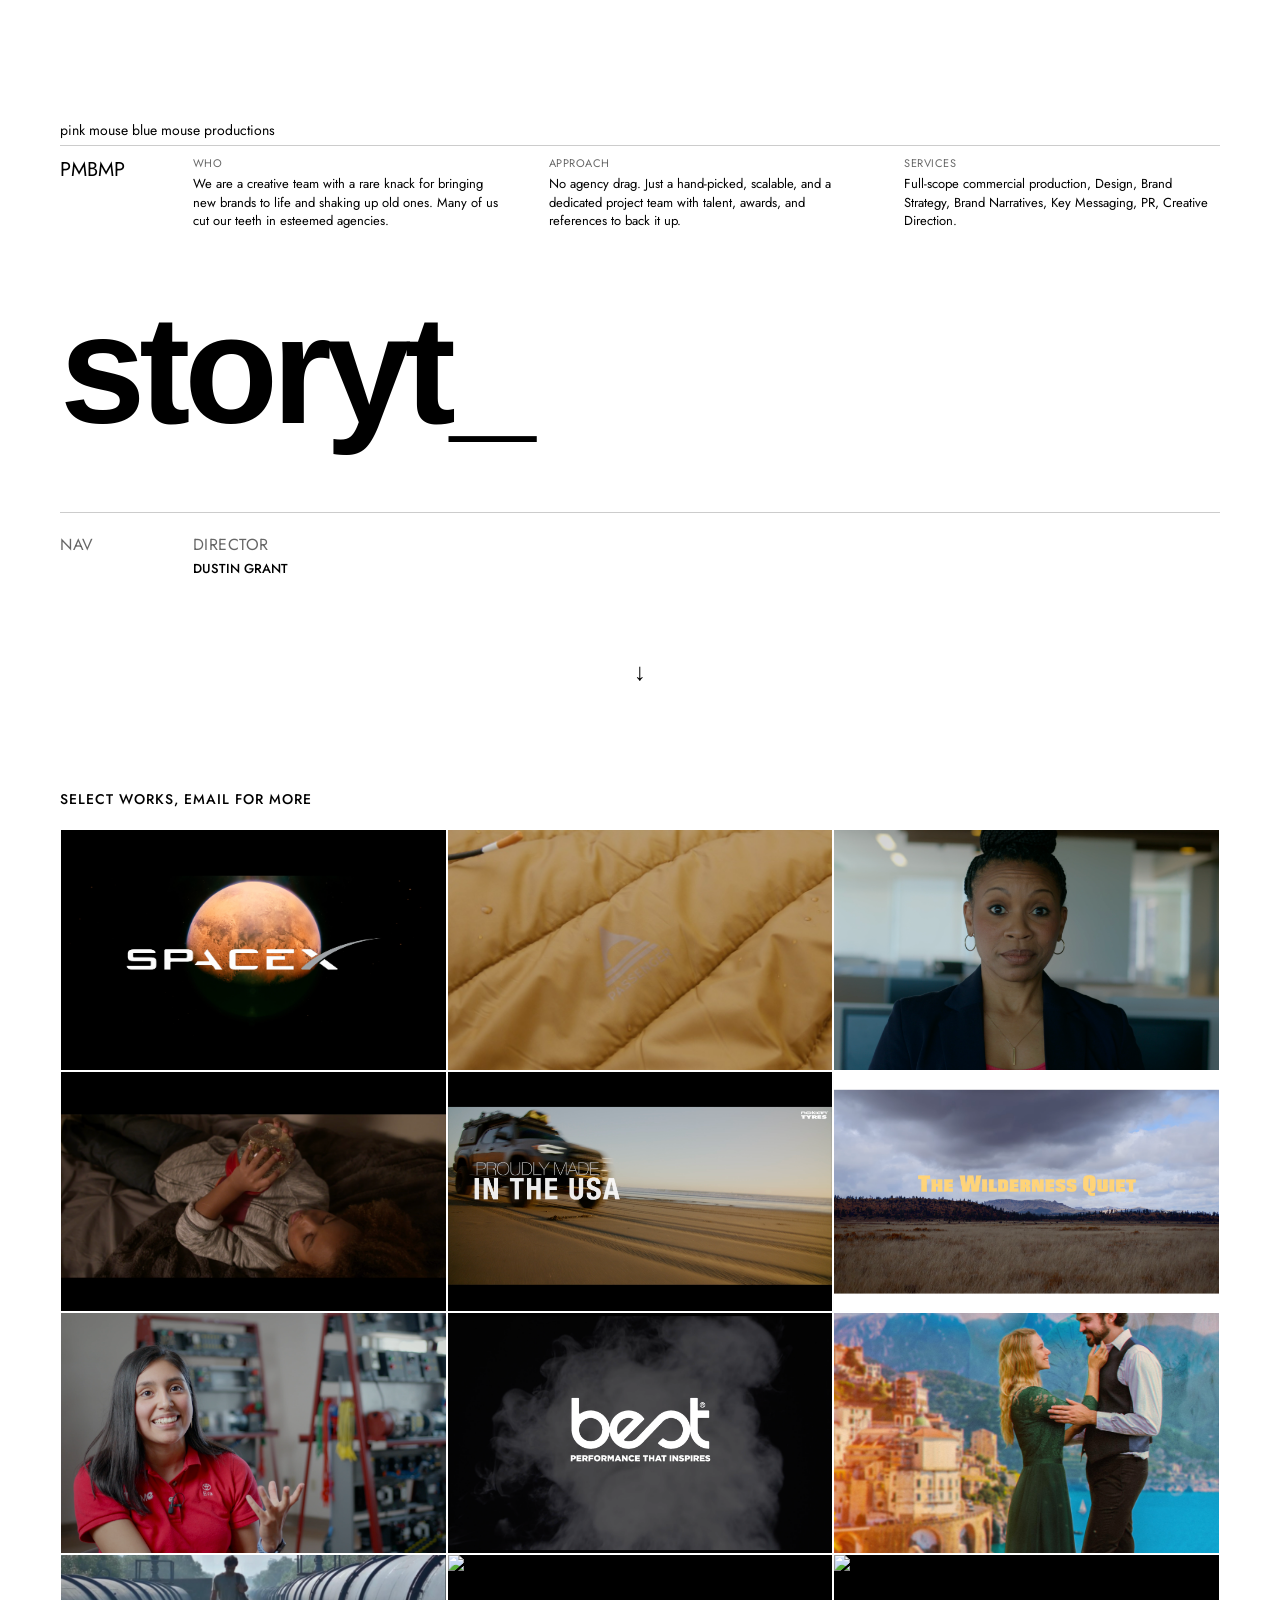
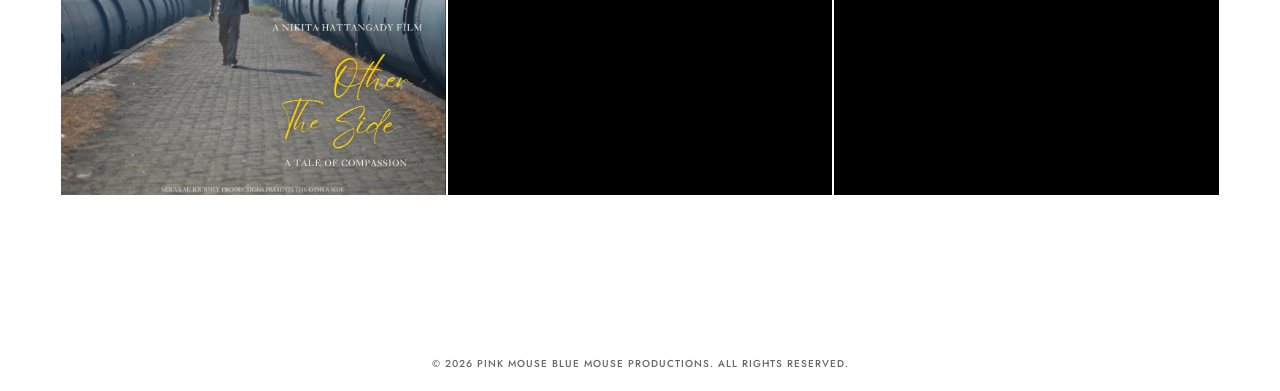
==== commit b201cad9: "Add 2026 copyright text" ====
--- a/index.html
+++ b/index.html
@@ -152,6 +152,11 @@
                     <div class="video-title">SHADOWS MAKE FOR NEAT PARTY TRICKS</div>
                 </div>
             </section>
+
+            <footer
+                style="text-align: center; font-size: 10px; margin-top: 60px; padding-bottom: 20px; font-weight: 500; letter-spacing: 1px; color: rgba(0,0,0,0.6);">
+                &copy; 2026 PINK MOUSE BLUE MOUSE PRODUCTIONS. ALL RIGHTS RESERVED.
+            </footer>
         </div>
 
 
